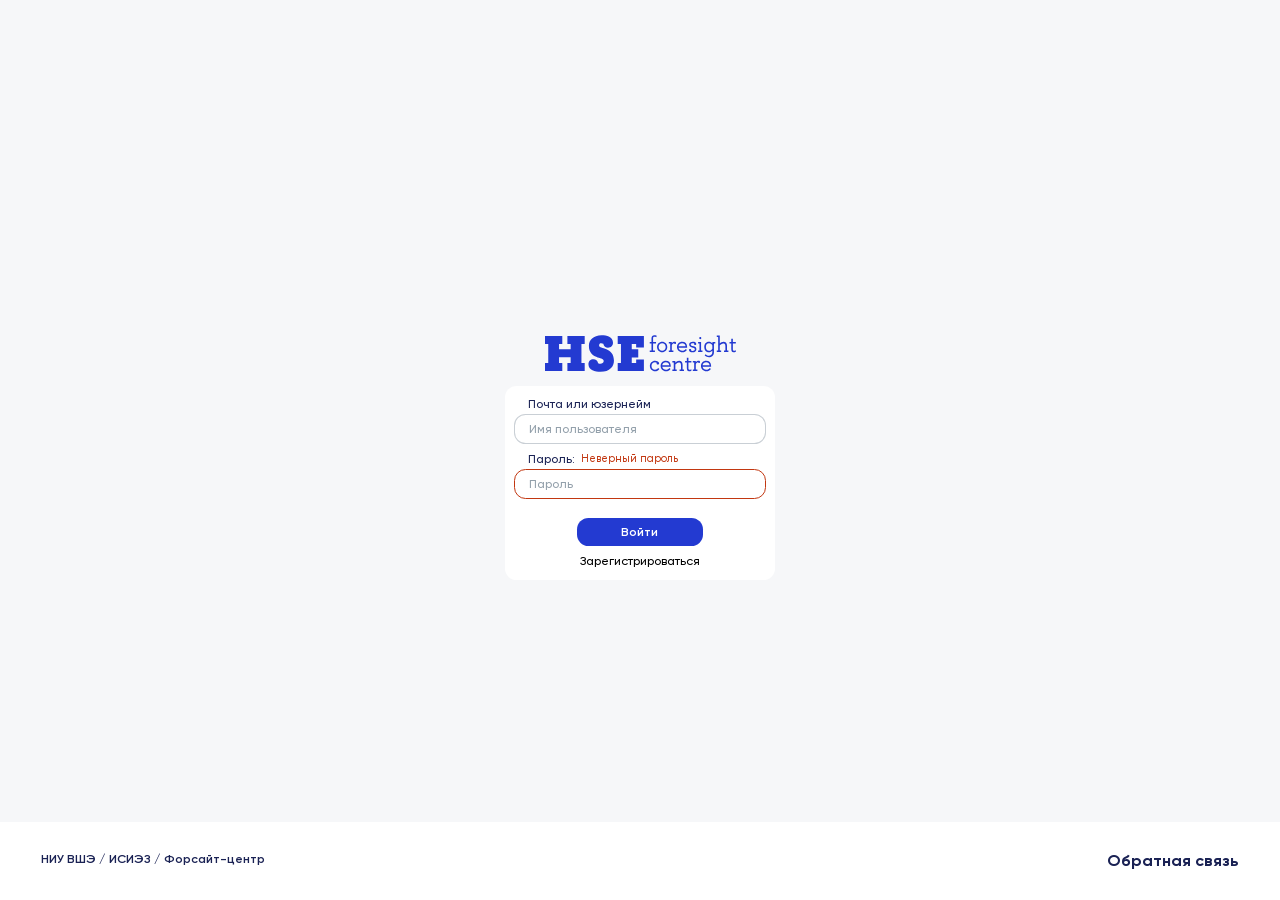
==== login.html @ ff9719cf "Login ready" ====
<!doctype html>
<html lang="en">
  <head>
    <meta charset="UTF-8" />
    <meta name="viewport" content="width=device-width, initial-scale=1.0" />
    <title>База стратегических экспертов</title>
    <link rel="stylesheet" href="stylesheets/style.css" />
    <script defer src="javascripts/scripts.js"></script>
    <link rel="icon" href="contents/favicon.ico" />
    <link rel="stylesheet" href="contents/favicon.png" />
    <script defer src="javascripts/scripts.js"></script>

    <meta property="og:type" content="website" />
    <meta property="og:title" content="Страница входа" />
    <meta
      property="og:description"
      content="Пример визуального кода для базы стратегических экспертов"
    />
    <meta
      property="og:image"
      content="https://raw.githubusercontent.com/killedbycss/foresightCenter/refs/heads/main/contents/Cover.png"
    />
    <meta
      property="og:url"
      content="https://killedbycss.github.io/foresightCenter/"
    />
  </head>
  <body>
    <section class="pageContent">
      <section class="pageEl" id="wasteEl"></section>

      <section class="loginLogo">
        <img id="logo" src="contents/logo.svg" alt="" />
        <section class="login">
          <section class="loginAreas">
            <section class="loginArea">
              <section class="textPadding">
                <p>Почта или юзернейм</p>
              </section>
              <section class="textArea" id="loginText">
                <section class="textInAreaF">
                  <p>Имя пользователя</p>
                </section>
              </section>
            </section>
            <section class="loginArea">
              <section class="textPadding">
                <p>Пароль:</p>
                <h4>Неверный пароль</h4>
              </section>
              <section class="textArea" id="loginWrong1">
                <section class="textInAreaF">
                  <p>Пароль</p>
                </section>
              </section>
            </section>
          </section>
          <section id="loginVar">
            <section class="button" id="loginButton">
              <h2>Войти</h2>
            </section>
            <p>Зарегистрироваться</p>
          </section>
        </section>
      </section>
      <section class="pageEl">
        <h2>НИУ ВШЭ / ИСИЭЗ / Форсайт-центр</h2>
        <h1>Обратная связь</h1>
      </section>
    </section>
  </body>
</html>
---- stylesheets/style.css ----
@import 'reset.css';
@import 'fonts.css';
@import 'layout.css';
@import 'animation.css';
@import 'adaptive.css';
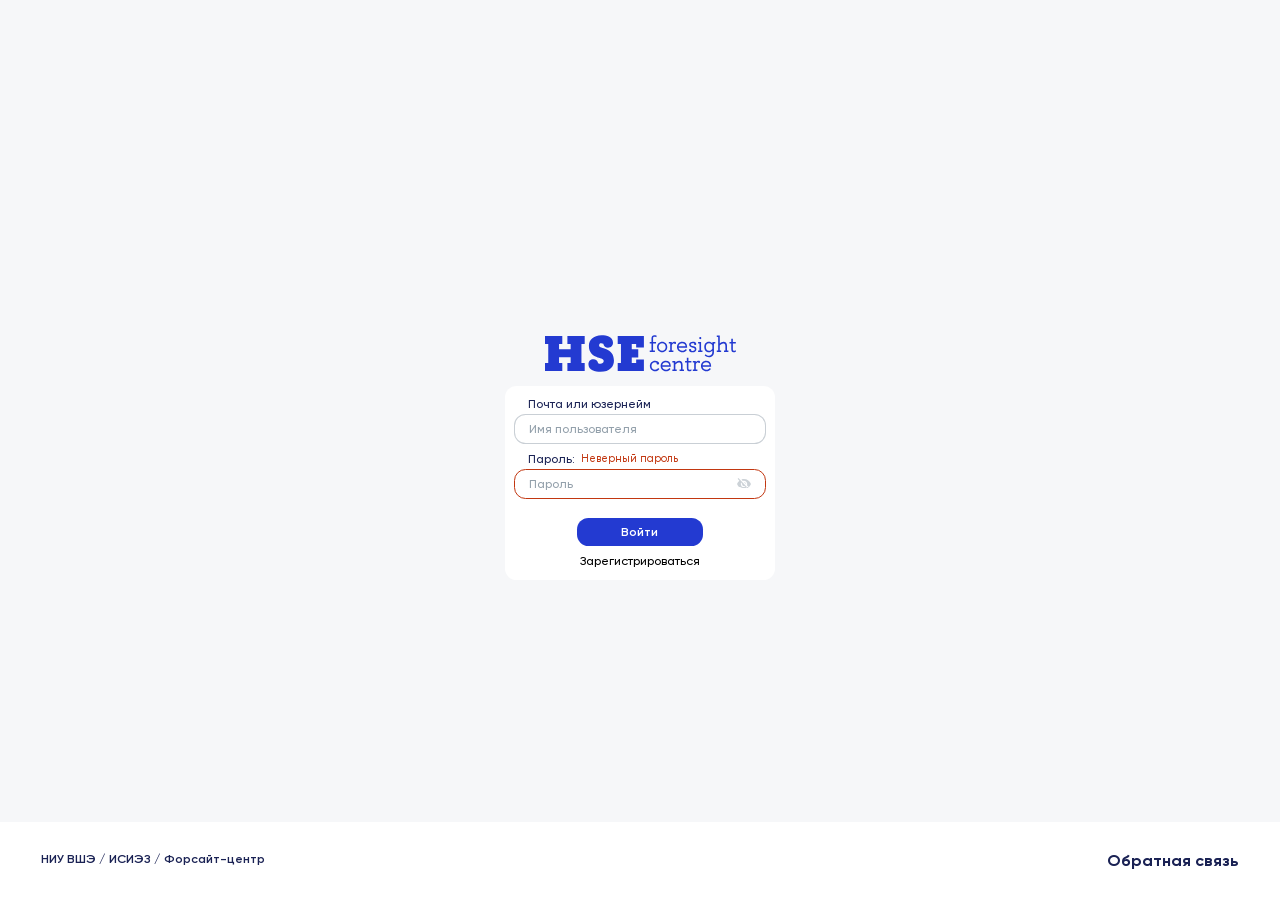
==== commit fbd2412f: "finising" ====
--- a/login.html
+++ b/login.html
@@ -52,6 +52,7 @@
                 <section class="textInAreaF">
                   <p>Пароль</p>
                 </section>
+                <div class="eye"></div>
               </section>
             </section>
           </section>
